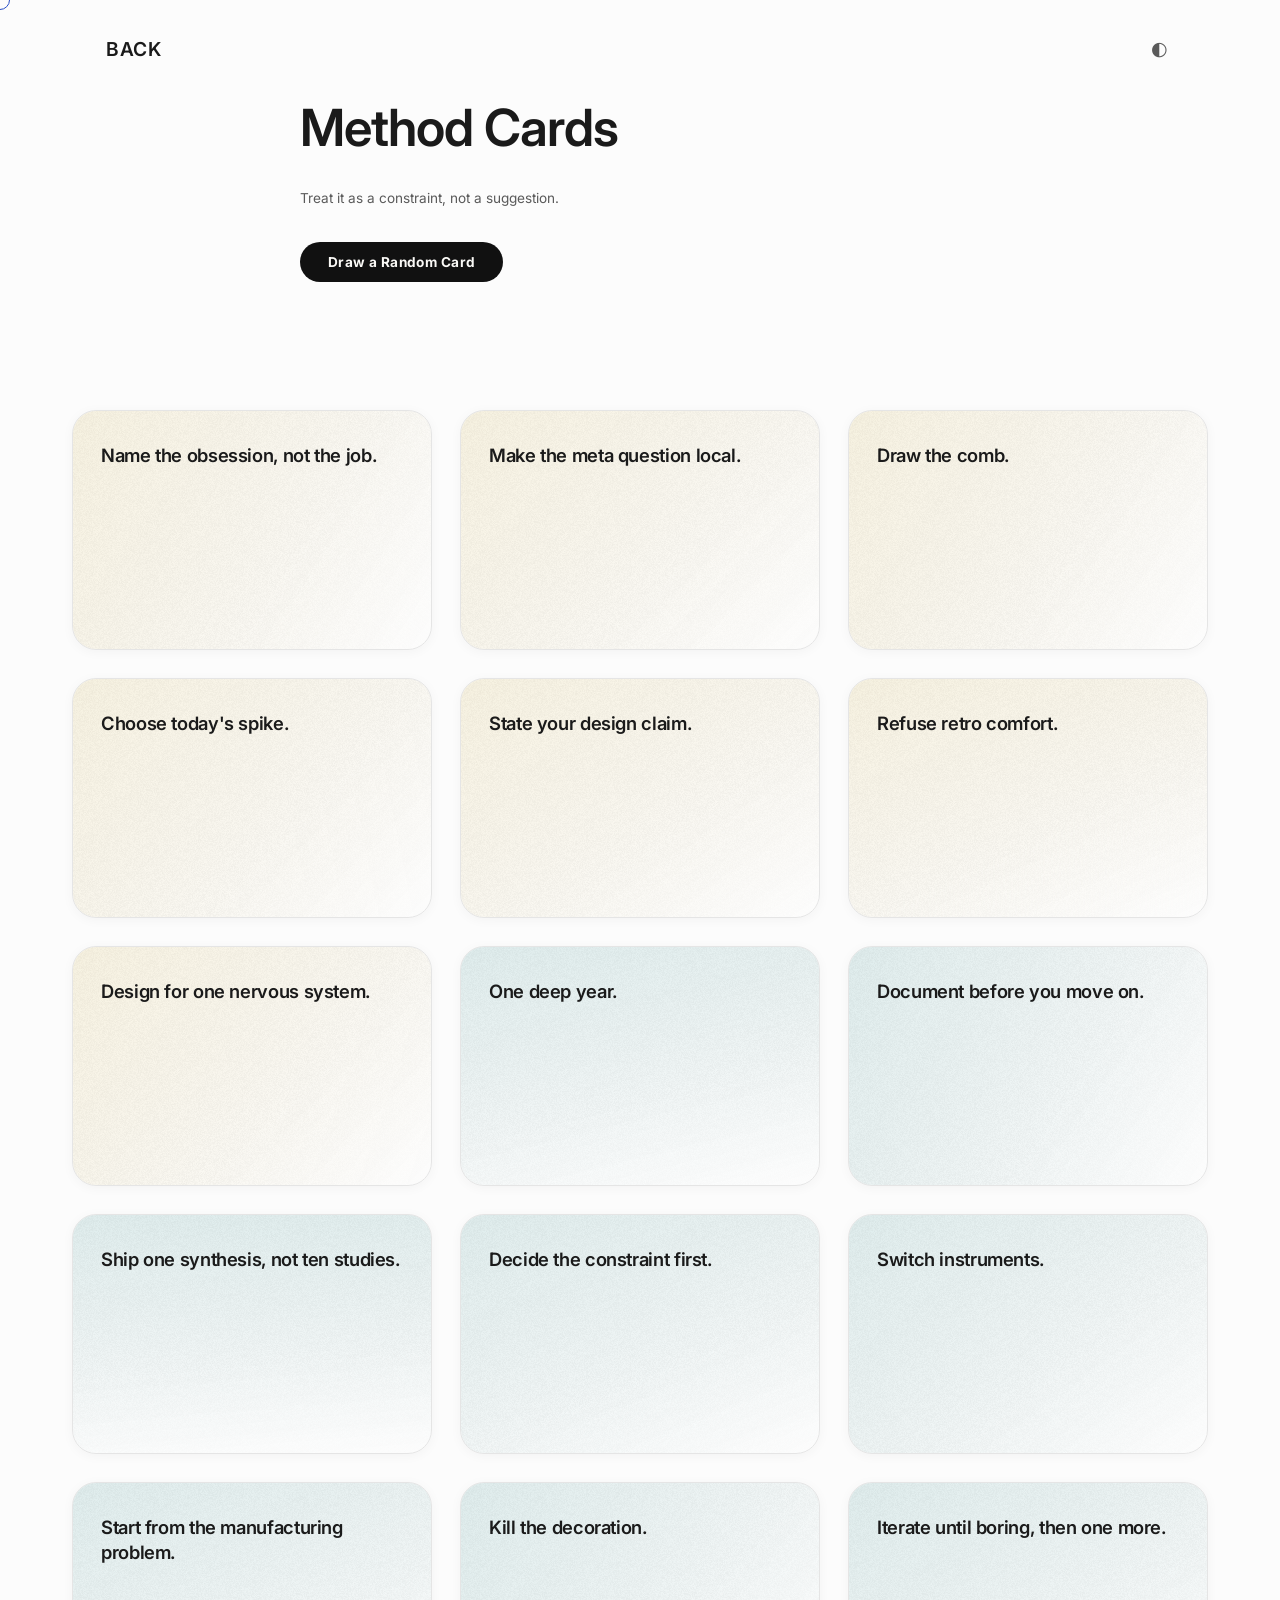
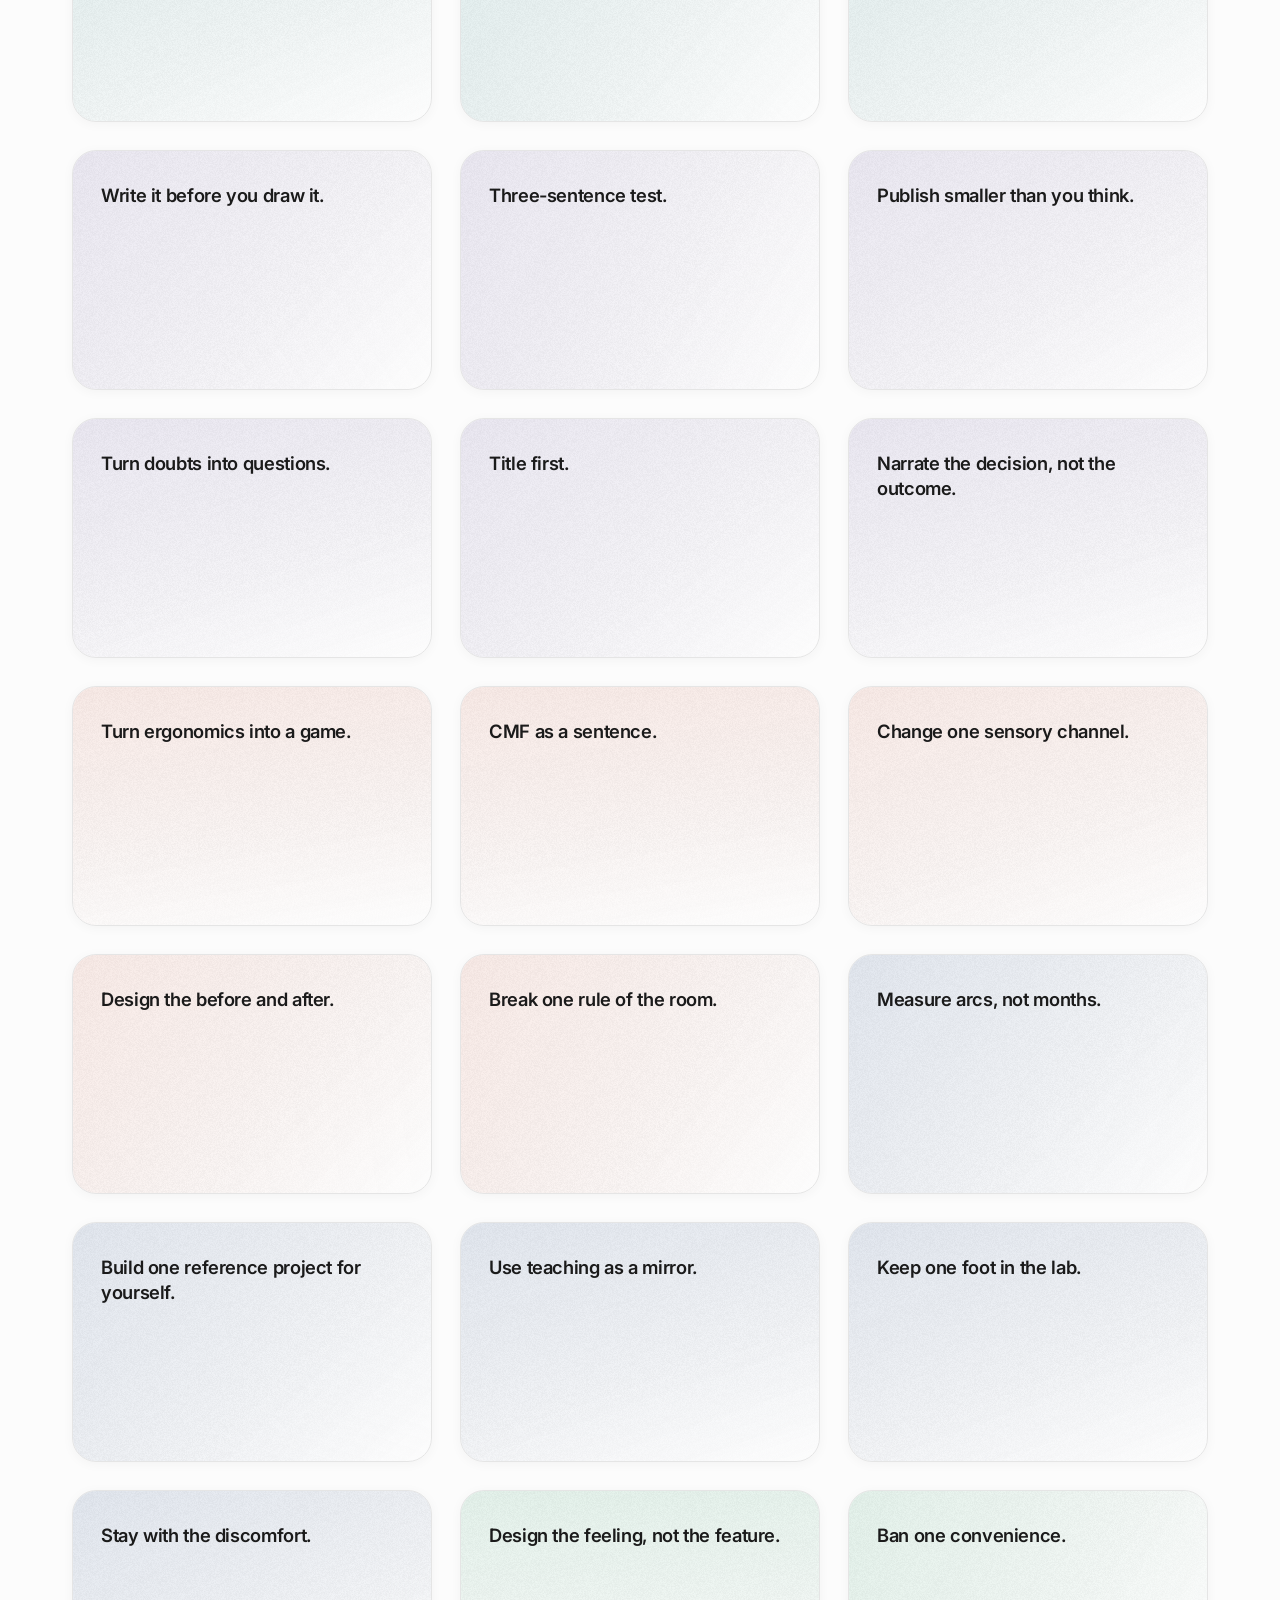
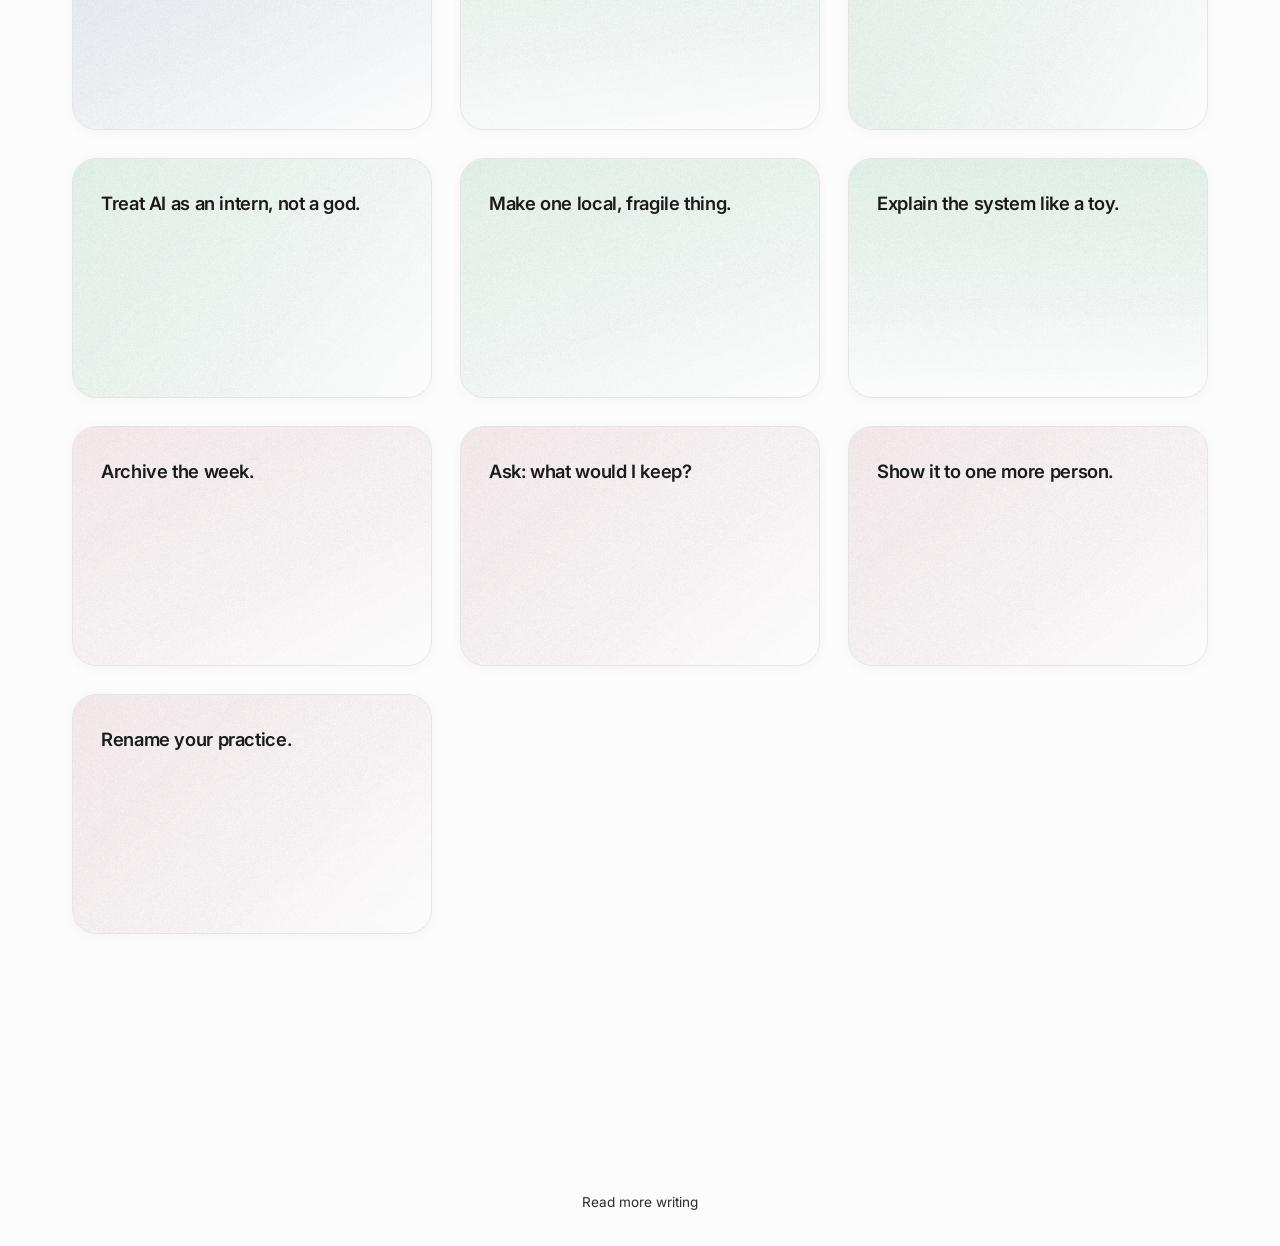
==== cards.html @ f9c6fec0 "Refine card shapes, colors, and UI text adjustments" ====
<!DOCTYPE html>
<html lang="en">

<head>
    <meta charset="UTF-8">
    <meta name="viewport" content="width=device-width, initial-scale=1.0">
    <title>Method Card</title>
    <meta name="description"
        content="40 interactive method cards for a comb-shaped design practice, inspired by Brian Eno's Oblique Strategies.">
    <!-- Fonts -->
    <link
        href="https://fonts.googleapis.com/css2?family=Inter:wght@400;600&family=Merriweather:ital,wght@0,300;0,400;0,700;1,300&display=swap"
        rel="stylesheet">
    <link rel="stylesheet" href="css/style.css">
    <link rel="stylesheet" href="css/cards.css">
    <!-- Scripts -->
    <script src="https://cdnjs.cloudflare.com/ajax/libs/gsap/3.12.2/gsap.min.js"></script>
</head>

<body>
    <div id="cursor-follower"></div>

    <header class="site-header reading-header" style="max-width: 1100px;">
        <a href="index.html" class="logo back-link">Back</a>
        <div class="reading-controls">
            <button id="theme-toggle" aria-label="Toggle dark mode">◐</button>
        </div>
    </header>

    <main class="cards-page">
        <section class="cards-intro">
            <h1>Method Cards</h1>
            <p class="intro-subtitle">
            </p>
            <p class="intro-instructions">
                Treat it as a constraint, not a suggestion.
            </p>
        </section>

        <div class="cards-controls">
            <button id="random-card-btn">Draw a Random Card</button>
        </div>

        <div class="cards-grid" id="cards-grid">
            <!-- Cards injected by JS -->
        </div>
    </main>

    <footer class="site-footer">
        <a class="footer-link" href="index.html">Read more writing</a>
    </footer>

    <script src="js/cards.js"></script>
</body>

</html>
---- css/style.css ----
:root {
    /* Colors - Light Theme */
    --bg-color: #fcfcfc;
    --text-primary: #1a1a1a;
    --text-secondary: #5a5a5a;
    --accent: #d4af37; /* classy gold */
    --link-color: #2b2b2b;
    --border-color: #e5e5e5;
    
    /* Typography */
    --font-heading: 'Inter', sans-serif;
    --font-body: 'Merriweather', serif;
    --font-mono: 'Courier New', Courier, monospace;

    /* Spacing */
    --spacing-xs: 0.5rem;
    --spacing-sm: 1rem;
    --spacing-md: 2rem;
    --spacing-lg: 4rem;
    --spacing-xl: 8rem;

    /* Layout */
    --container-width: 680px;

    /* Transitions */
    --ease: cubic-bezier(0.25, 0.1, 0.25, 1);
}

[data-theme="dark"] {
    --bg-color: #111111;
    --text-primary: #e5e5e5;
    --text-secondary: #999999;
    --accent: #d4af37;
    --link-color: #cccccc;
    --border-color: #333333;
}

/* Reset & Basics */
*, *::before, *::after { box-sizing: border-box; }
html {
    background-color: var(--bg-color);
    transition: background-color 0.4s var(--ease);
}


body {
    margin: 0;
    padding: 0;
    background-color: transparent;
    color: var(--text-primary);
    font-family: var(--font-body);
    font-size: 1.125rem;
    line-height: 1.8;
    transition: color 0.4s var(--ease);
    overflow-x: hidden;
}

h1, h2, h3, h4, h5, h6 {
    font-family: var(--font-heading);
    font-weight: 600;
    line-height: 1.2;
    margin-top: 2em;
    margin-bottom: 0.5em;
    letter-spacing: -0.02em;
}

/* Prevent flash before GSAP animation */
.hero-title, .hero-subtitle, .site-header, .site-footer, .post-header, .post-content,
.cards-intro, .cards-controls {
    opacity: 0;
    filter: blur(12px);
}

a {
    color: var(--link-color);
    text-decoration: none;
    transition: color 0.3s var(--ease);
    border-bottom: 1px solid transparent;
}
a:hover {
    border-bottom-color: var(--accent);
    color: var(--text-primary);
}

/* Custom Cursor */
#cursor-follower {
    position: fixed;
    top: 0; left: 0;
    width: 20px; height: 20px;
    border: 1px solid var(--accent);
    border-radius: 50%;
    pointer-events: none;
    z-index: 9999;
    transform: translate(-50%, -50%);
    transition: width 0.3s, height 0.3s, background-color 0.3s;
    mix-blend-mode: difference;
    display: none; /* enable via JS on desktop */
}
@media (hover: hover) and (pointer: fine) {
    #cursor-follower { display: block; }
}

/* Layout */
.container {
    max-width: var(--container-width);
    margin: 0 auto;
    padding: 0 var(--spacing-sm);
}

.site-header {
    display: flex;
    justify-content: space-between;
    align-items: center;
    padding: var(--spacing-md) var(--spacing-lg);
    font-family: var(--font-heading);
    font-size: 0.9rem;
    text-transform: uppercase;
    letter-spacing: 0.05em;
}

.logo {
    font-weight: 600;
    font-size: 1.2rem;
    color: var(--text-primary);
    border: none;
}
.logo:hover { border: none; color: var(--accent); }

nav a { margin-left: var(--spacing-md); border: none; }

/* Hero */
.hero {
    margin: var(--spacing-lg) 0 var(--spacing-xl);
}
.hero-title {
    font-size: clamp(3rem, 5vw, 5rem);
    margin: 0;
    line-height: 1.1;
}
.hero-subtitle {
    font-family: var(--font-heading);
    color: var(--text-secondary);
    font-size: 1.1rem;
    margin-top: var(--spacing-md);
}

/* Scribble Divider */
.scribble-divider {
    width: 100%;
    max-width: var(--container-width);
    margin: 0 auto;
    margin-top: -3.5rem; /* Pulled higher up into the hero's bottom margin */
    margin-bottom: 2rem;
    color: var(--accent); /* Applied accent color (gold) */
    opacity: 0.9;
}
.scribble-divider svg {
    width: 100%;
    height: 20px;
    display: block;
}
#scribble-path {
    stroke-dasharray: 1000;
    stroke-dashoffset: 1000;
}

/* Post List */
.post-item {
    display: block;
    margin-bottom: var(--spacing-lg);
    border: none;
    opacity: 0; /* for GSAP reveal */
    filter: blur(8px);
}
.post-item:hover {
    border: none;
}
.post-item:hover .post-item-title {
    color: var(--accent);
}
.post-item-meta {
    font-family: var(--font-heading);
    font-size: 0.85rem;
    color: var(--text-secondary);
    margin-bottom: 0.2rem;
}
.post-item-title {
    margin: 0 0 0.5rem 0;
    font-size: 1.8rem;
    transition: color 0.3s var(--ease);
}
.post-item-summary {
    color: var(--text-secondary);
    margin: 0;
    font-size: 1rem;
}

/* Footer */
.site-footer {
    text-align: center;
    padding: var(--spacing-xl) 0 var(--spacing-md);
    font-family: var(--font-heading);
    font-size: 0.85rem;
    color: var(--text-secondary);
}

/* Article Page */
.reading-header {
    max-width: var(--container-width);
    margin: 0 auto;
    padding: var(--spacing-md) var(--spacing-sm);
}
.reading-controls button {
    background: none; border: none;
    font-size: 1.2rem; cursor: pointer;
    color: var(--text-secondary);
    transition: color 0.3s;
}
.reading-controls button:hover { color: var(--text-primary); }

.post-container {
    max-width: var(--container-width);
    margin: 0 auto;
    padding: 0 var(--spacing-sm);
}

.post-meta {
    font-family: var(--font-heading);
    font-size: 0.9rem;
    color: var(--text-secondary);
    text-transform: uppercase;
    letter-spacing: 0.05em;
    margin-bottom: var(--spacing-sm);
}

.post-title {
    font-size: clamp(2.5rem, 4vw, 4rem);
    margin-top: 0;
    line-height: 1.1;
}

.post-summary {
    font-size: 1.25rem;
    color: var(--text-secondary);
    margin-top: var(--spacing-sm);
    font-style: italic;
}

.divider {
    width: 60px;
    height: 2px;
    background-color: var(--accent);
    margin: var(--spacing-lg) 0;
}

.post-content {
    opacity: 0; /* faded in via GSAP on load */
}

/* Markdown Generated Content Styling */
.post-content p {
    margin-bottom: 1.5em;
}
.post-content img {
    max-width: 100%;
    height: auto;
    border-radius: 4px;
    margin: var(--spacing-md) 0;
}
.post-content blockquote {
    border-left: 3px solid var(--accent);
    margin: var(--spacing-md) 0;
    padding-left: var(--spacing-md);
    font-style: italic;
    color: var(--text-secondary);
}
.post-content pre {
    background: #1e1e1e;
    color: #cecece;
    padding: var(--spacing-md);
    border-radius: 8px;
    overflow-x: auto;
    font-family: var(--font-mono);
    font-size: 0.9rem;
}
.post-content code {
    font-family: var(--font-mono);
    background: rgba(128,128,128,0.1);
    padding: 0.2em 0.4em;
    border-radius: 3px;
    font-size: 0.9em;
}
.post-content ul, .post-content ol {
    margin-bottom: 1.5em;
    padding-left: 1.5em;
}

/* Progress bar */
.progress-bar {
    position: fixed;
    top: 0; left: 0;
    height: 3px;
    background-color: var(--accent);
    width: 0%;
    z-index: 1000;
}

/* -----------------------------------------
   INTERACTIVE READING FEATURES
----------------------------------------- */

/* Highlighting & Toolbox */
.text-toolbox {
    position: fixed;
    background: var(--text-primary);
    color: var(--bg-color);
    padding: 6px 10px;
    border-radius: 8px;
    box-shadow: 0 4px 15px rgba(0,0,0,0.2);
    z-index: 1000;
    display: flex;
    align-items: center;
    gap: 4px;
    transform: translate(-50%, -150%);
    pointer-events: auto;
    opacity: 0;
    visibility: hidden;
    transition: opacity 0.2s, visibility 0.2s, transform 0.2s;
}
.text-toolbox[data-visible="true"] {
    opacity: 1;
    visibility: visible;
    transform: translate(-50%, -120%);
}
.toolbox-btn {
    background: none;
    border: none;
    color: var(--bg-color);
    font-family: var(--font-heading);
    font-size: 0.85rem;
    font-weight: 600;
    cursor: pointer;
    padding: 4px 6px;
    border-radius: 4px;
    transition: background 0.2s, color 0.2s;
    line-height: 1;
}
.toolbox-btn:hover {
    color: var(--accent);
    background: rgba(128,128,128,0.15);
}
.toolbox-divider {
    width: 1px;
    background: rgba(128,128,128,0.3);
    align-self: stretch;
    margin: 0 2px;
}
mark.custom-highlight {
    background-color: rgba(212, 175, 55, 0.4);
    color: inherit;
    border-radius: 3px;
    padding: 0 2px;
}
.text-size-up {
    font-size: 1.25em;
}
.comment-mark {
    text-decoration: underline;
    text-decoration-style: dotted;
    text-decoration-color: var(--accent);
    cursor: help;
    position: relative;
}
.comment-mark:hover::after {
    content: attr(data-comment);
    position: absolute;
    bottom: 100%;
    left: 50%;
    transform: translateX(-50%);
    background: var(--text-primary);
    color: var(--bg-color);
    padding: 6px 12px;
    border-radius: 6px;
    font-size: 0.8rem;
    font-family: var(--font-heading);
    white-space: nowrap;
    max-width: 300px;
    overflow: hidden;
    text-overflow: ellipsis;
    box-shadow: 0 4px 12px rgba(0,0,0,0.2);
    z-index: 999;
    pointer-events: none;
}

/* Hover Collages */
.hover-collage {
    text-decoration: underline;
    text-decoration-color: var(--accent);
    text-decoration-thickness: 2px;
    cursor: pointer;
    transition: color 0.3s;
}
.hover-collage:hover {
    color: var(--accent);
}
.collage-overlay {
    position: fixed;
    top: 0; right: 0;
    width: 45vw; height: 100vh;
    pointer-events: none;
    z-index: 900;
    display: flex;
    align-items: center;
    justify-content: center;
}
@media (max-width: 768px) {
    .collage-overlay { width: 100vw; justify-content: center; }
}
.collage-img {
    position: absolute;
    max-width: 60%;
    max-height: 60%;
    border-radius: 8px;
    box-shadow: 0 20px 40px rgba(0,0,0,0.3);
    opacity: 0;
    transform: scale(0.9) rotate(0deg);
}

/* Collage Sidebar (Desktop click-to-pin) */
.collage-sidebar {
    position: fixed;
    top: 0;
    right: 0;
    width: 35vw;
    height: 100vh;
    background: var(--bg-color);
    border-left: 1px solid var(--border-color);
    z-index: 950;
    overflow-y: auto;
    padding: var(--spacing-lg) var(--spacing-md);
    display: flex;
    flex-direction: column;
    gap: var(--spacing-md);
    box-shadow: -8px 0 30px rgba(0,0,0,0.08);
}
.collage-sidebar .sidebar-close-btn {
    position: sticky;
    top: 0;
    align-self: flex-end;
    background: none;
    border: none;
    font-size: 1.6rem;
    color: var(--text-secondary);
    cursor: pointer;
    padding: 4px 8px;
    transition: color 0.3s;
    z-index: 10;
    font-family: var(--font-heading);
}
.collage-sidebar .sidebar-close-btn:hover {
    color: var(--text-primary);
}
.collage-sidebar img {
    width: 100%;
    height: auto;
    border-radius: 8px;
    box-shadow: 0 4px 20px rgba(0,0,0,0.1);
    opacity: 0;
}
.hover-collage.active {
    color: var(--accent);
    text-decoration-color: var(--accent);
}

/* Collage Gallery Overlay (Mobile popup) */
.collage-gallery-overlay {
    position: fixed;
    top: 0;
    left: 0;
    width: 100vw;
    height: 100vh;
    background: rgba(0, 0, 0, 0.92);
    z-index: 1000;
    overflow-y: auto;
    -webkit-overflow-scrolling: touch;
    display: flex;
    flex-direction: column;
    align-items: center;
    padding: var(--spacing-lg) var(--spacing-md);
    gap: var(--spacing-md);
}
.collage-gallery-overlay .gallery-close-btn {
    position: fixed;
    top: var(--spacing-sm);
    right: var(--spacing-sm);
    background: rgba(255, 255, 255, 0.15);
    border: none;
    color: #fff;
    font-size: 1.6rem;
    width: 44px;
    height: 44px;
    border-radius: 50%;
    cursor: pointer;
    z-index: 1001;
    display: flex;
    align-items: center;
    justify-content: center;
    backdrop-filter: blur(8px);
    transition: background 0.3s;
    font-family: var(--font-heading);
}
.collage-gallery-overlay .gallery-close-btn:hover {
    background: rgba(255, 255, 255, 0.3);
}
.collage-gallery-overlay img {
    width: 100%;
    max-width: 90vw;
    height: auto;
    border-radius: 8px;
    box-shadow: 0 8px 30px rgba(0, 0, 0, 0.4);
    opacity: 0;
}

/* Large Media Breaks */
.media-break {
    width: 100vw;
    max-width: 1000px;
    margin: var(--spacing-xl) 0;
    position: relative;
    left: 50%;
    transform: translateX(-50%);
    display: flex;
    flex-direction: column;
    align-items: center;
}
.media-break img, .media-break video {
    width: 100%;
    height: auto;
    border-radius: 8px;
    box-shadow: 0 10px 40px rgba(0,0,0,0.15);
}
.media-break figcaption {
    margin-top: var(--spacing-sm);
    font-family: var(--font-heading);
    font-size: 0.85rem;
    color: var(--text-secondary);
    text-align: center;
    max-width: 80%;
}

/* -----------------------------------------
   RESPONSIVE / MOBILE
----------------------------------------- */
@media (max-width: 768px) {
    :root {
        --spacing-lg: 2rem;
        --spacing-xl: 3rem;
    }

    body {
        font-size: 150%;
    }

    .site-header {
        padding: var(--spacing-sm) var(--spacing-sm);
    }

    .hero-title {
        font-size: clamp(2rem, 8vw, 3rem);
    }

    .post-title {
        font-size: clamp(1.8rem, 6vw, 2.8rem);
    }

    .post-summary {
        font-size: 1.05rem;
    }

    .media-break {
        max-width: 100vw;
        margin: var(--spacing-lg) 0;
    }

    .collage-overlay {
        width: 100vw;
        height: 50vh;
        top: auto;
        bottom: 0;
    }

    .collage-img {
        max-width: 45%;
        max-height: 45%;
    }

    .text-toolbox {
        max-width: 90vw;
    }

    .reading-header {
        padding: var(--spacing-sm);
    }
}

@media (max-width: 480px) {
    .hero-title {
        font-size: 2rem;
    }
    .post-item-title {
        font-size: 1.4rem;
    }
    .post-title {
        font-size: 1.8rem;
    }
}
---- css/cards.css ----
/* =============================================
   OBLIQUE METHOD CARDS — Interactive Deck Styles
   Organic shapes, masonry rhythm, noisy gradients
   ============================================= */

/* Page intro */
.cards-page {
    max-width: 1200px;
    margin: 0 auto;
    padding: 0 var(--spacing-md);
}

.cards-intro {
    max-width: var(--container-width);
    margin: 0 auto var(--spacing-md);
    text-align: left;
}

.cards-intro h1 {
    font-size: clamp(2.5rem, 4vw, 4rem);
    margin-bottom: var(--spacing-xs);
    line-height: 1.1;
    margin-top: 0;
}

.cards-intro .intro-subtitle {
    font-family: var(--font-body);
    color: var(--text-secondary);
    font-size: 1.05rem;
    font-style: italic;
    margin-bottom: var(--spacing-md);
    line-height: 1.6;
}

.cards-intro .intro-instructions {
    font-family: var(--font-heading);
    font-size: 0.85rem;
    color: var(--text-secondary);
    line-height: 1.7;
    max-width: 520px;
    margin: 0;
}

/* Controls bar */
.cards-controls {
    max-width: var(--container-width);
    margin: 0 auto var(--spacing-xl);
    display: flex;
    justify-content: flex-start;
    gap: var(--spacing-sm);
    flex-wrap: wrap;
}

#random-card-btn {
    font-family: var(--font-heading);
    font-size: 0.85rem;
    font-weight: 700;
    letter-spacing: 0.03em;
    padding: 12px 28px;
    border: none;
    border-radius: 100px;
    background: #111;
    color: #FAF9F6;
    cursor: pointer;
    transition: all 0.3s var(--ease);
}

#random-card-btn:hover {
    background: #000;
    box-shadow: 0 6px 24px rgba(0, 0, 0, 0.2);
    transform: translateY(-1px);
}

/* =============================================
   Card Grid — Organic, varied, spread layout
   ============================================= */
.cards-grid {
    display: grid;
    grid-template-columns: repeat(3, 1fr);
    gap: 28px;
    padding-bottom: var(--spacing-xl);
}

/* Individual Card wrapper */
.method-card {
    perspective: 1200px;
    min-height: 240px;
    cursor: pointer;
    opacity: 0;
    filter: blur(8px);
    transition: transform 0.4s var(--ease);
}



.method-card.hidden {
    display: none;
}

/* The card inner wrapper that flips */
.card-inner {
    position: relative;
    width: 100%;
    height: 100%;
    transition: transform 0.65s cubic-bezier(0.4, 0, 0.2, 1);
    transform-style: preserve-3d;
}

.method-card.flipped .card-inner {
    transform: rotateY(180deg);
}

/* Shared face styles */
.card-front,
.card-back {
    position: absolute;
    inset: 0;
    backface-visibility: hidden;
    -webkit-backface-visibility: hidden;
    padding: 32px 28px;
    display: flex;
    flex-direction: column;
    overflow: hidden;
    /* default round shape — overridden by shape variants */
    border-radius: 24px;
}

/* Front face */
.card-front {
    background: var(--bg-color);
    border: 1px solid var(--border-color);
    box-shadow: 0 2px 12px rgba(0, 0, 0, 0.04);
    transition: box-shadow 0.35s var(--ease), border-color 0.35s var(--ease);
}

.method-card:hover .card-front {
    box-shadow: 0 12px 40px rgba(0, 0, 0, 0.08);
    border-color: rgba(128, 128, 128, 0.25);
    background: linear-gradient(135deg, rgba(140, 140, 140, 0.15) 0%, rgba(140, 140, 140, 0.05) 60%, var(--bg-color) 100%) !important;
}

/* Noise texture overlay */
.card-front::after {
    content: '';
    position: absolute;
    inset: 0;
    background-image: var(--noise-texture);
    background-repeat: repeat;
    opacity: 0.35;
    mix-blend-mode: overlay;
    pointer-events: none;
}

/* Card title on front — the main focus */
.card-title {
    font-family: var(--font-heading);
    font-size: 1.15rem;
    font-weight: 600;
    line-height: 1.35;
    color: var(--text-primary);
    margin: 0;
    flex: 1;
    display: flex;
    align-items: flex-start;
}



/* Back face */
.card-back {
    background: var(--text-primary);
    color: var(--bg-color);
    transform: rotateY(180deg);
    justify-content: center;
    border: none;
}

.card-back-content {
    font-family: var(--font-body);
    font-size: 0.92rem;
    line-height: 1.75;
    overflow-y: auto;
}


/* =============================================
   Random card spotlight overlay
   ============================================= */
.spotlight-overlay {
    position: fixed;
    inset: 0;
    background: rgba(0, 0, 0, 0.82);
    backdrop-filter: blur(16px);
    -webkit-backdrop-filter: blur(16px);
    z-index: 2000;
    display: flex;
    align-items: center;
    justify-content: center;
    flex-direction: column;
    gap: 28px;
    cursor: pointer;
}

.spotlight-card {
    perspective: 1200px;
    width: 360px;
    height: 420px;
    cursor: pointer;
}

.spotlight-card .card-inner {
    width: 100%;
    height: 100%;
    transition: transform 0.65s cubic-bezier(0.4, 0, 0.2, 1);
    transform-style: preserve-3d;
    position: relative;
}

.spotlight-card.flipped .card-inner {
    transform: rotateY(180deg);
}

.spotlight-card .card-front,
.spotlight-card .card-back {
    padding: 40px 34px;
}

.spotlight-card .card-front {
    box-shadow: 0 24px 70px rgba(0, 0, 0, 0.45);
}


.spotlight-card .card-title {
    font-size: 1.5rem;
    color: #FAF9F6;
}

.spotlight-card .card-back {
    box-shadow: 0 24px 70px rgba(0, 0, 0, 0.45);
}

.spotlight-card .card-back-content {
    font-size: 1.05rem;
    color: #FAF9F6;
}

.spotlight-dismiss {
    font-family: var(--font-heading);
    font-size: 0.75rem;
    color: rgba(255, 255, 255, 0.4);
    letter-spacing: 0.1em;
    text-transform: uppercase;
}

/* =============================================
   RESPONSIVE — Mobile first
   ============================================= */

/* Tablet */
@media (max-width: 900px) {
    .cards-grid {
        grid-template-columns: repeat(2, 1fr);
        gap: 20px;
    }

    .method-card {
        min-height: 220px;
    }

    .cards-page {
        padding: 0 var(--spacing-sm);
    }
}

/* Mobile */
@media (max-width: 600px) {
    .cards-grid {
        grid-template-columns: 1fr;
        gap: 16px;
    }

    .method-card {
        min-height: 200px;
    }

    .card-front,
    .card-back {
        padding: 24px 22px;
    }

    .card-title {
        font-size: 1.05rem;
    }

    .cards-intro h1 {
        font-size: 1.9rem;
    }

    .cards-intro .intro-subtitle {
        font-size: 0.95rem;
    }

    .spotlight-card {
        width: 85vw;
        max-width: 340px;
        height: 380px;
    }

    .spotlight-card .card-front,
    .spotlight-card .card-back {
        padding: 30px 24px;
    }

    .spotlight-card .card-title {
        font-size: 1.25rem;
    }


}

/* Small phones */
@media (max-width: 380px) {
    .cards-page {
        padding: 0 12px;
    }

    .cards-grid {
        gap: 12px;
    }

    .method-card {
        min-height: 180px;
    }

    .card-front,
    .card-back {
        padding: 20px 18px;
    }

    .card-title {
        font-size: 0.95rem;
    }
}
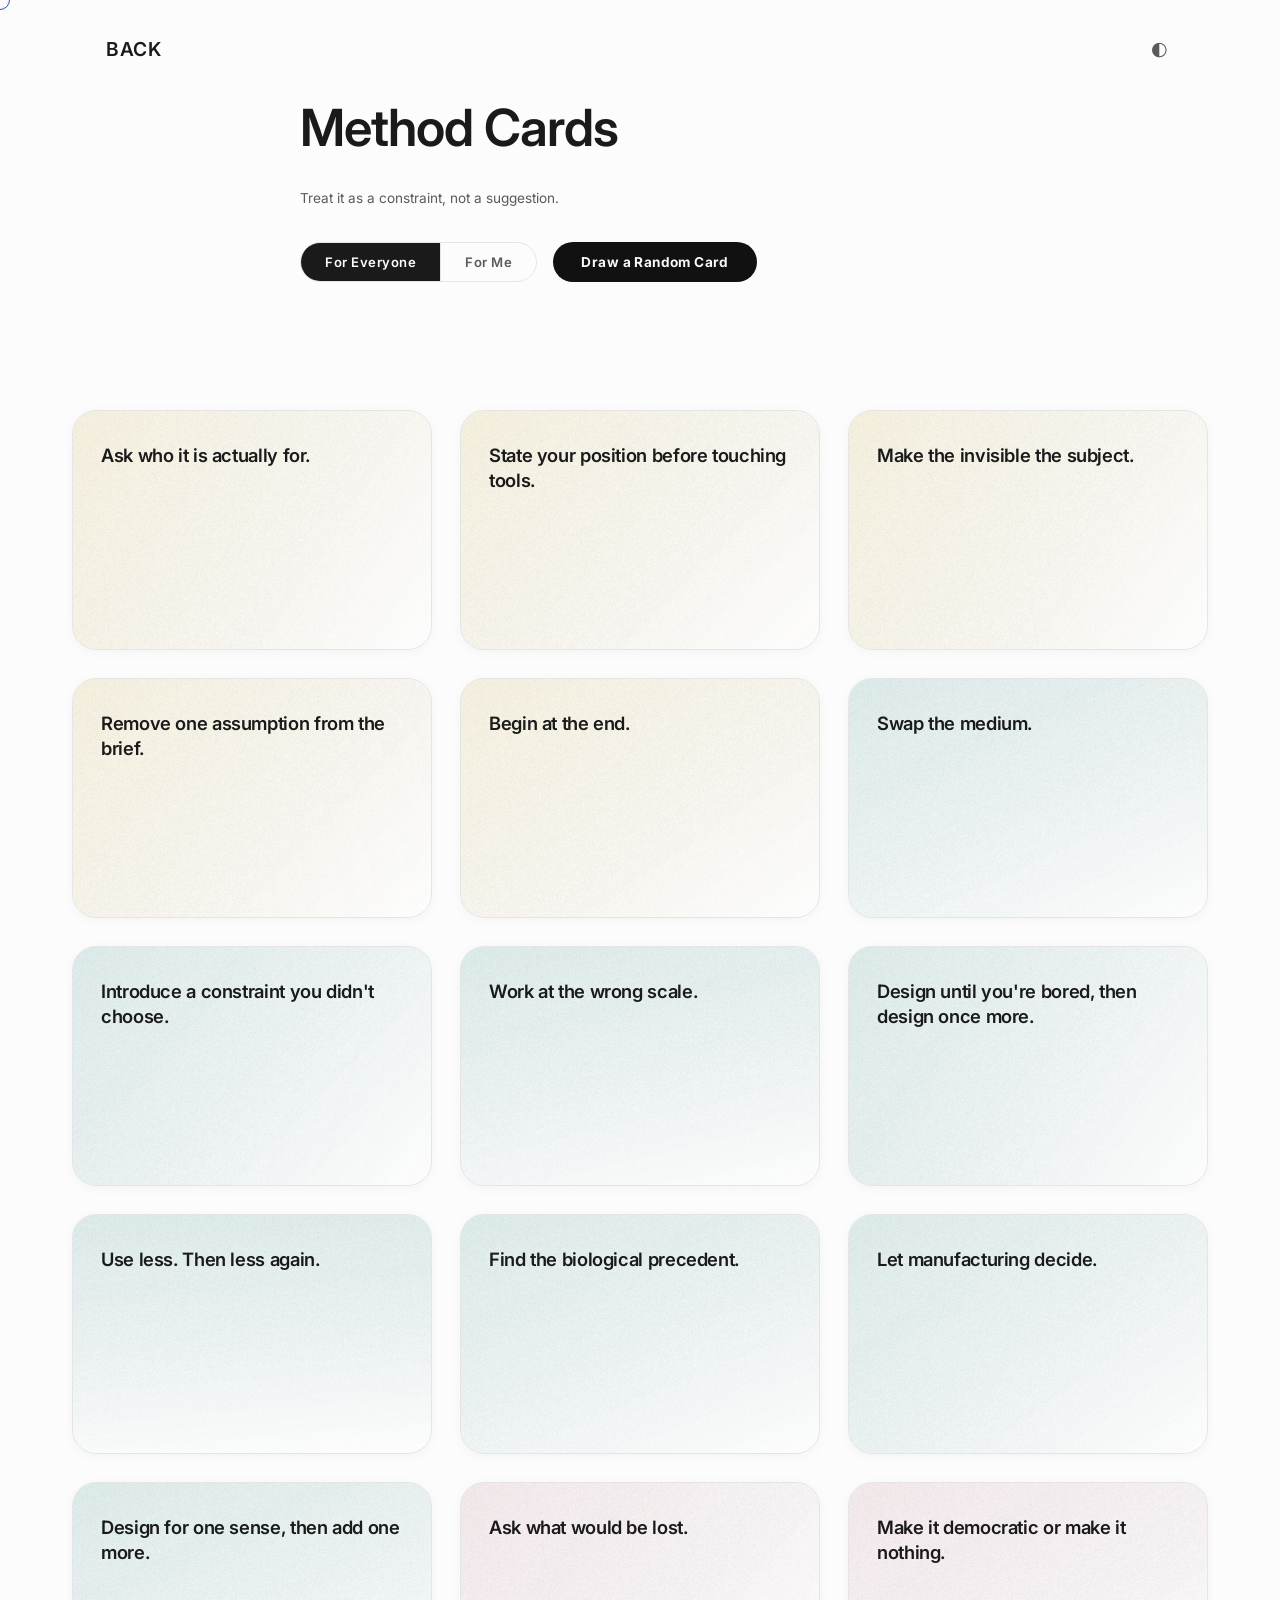
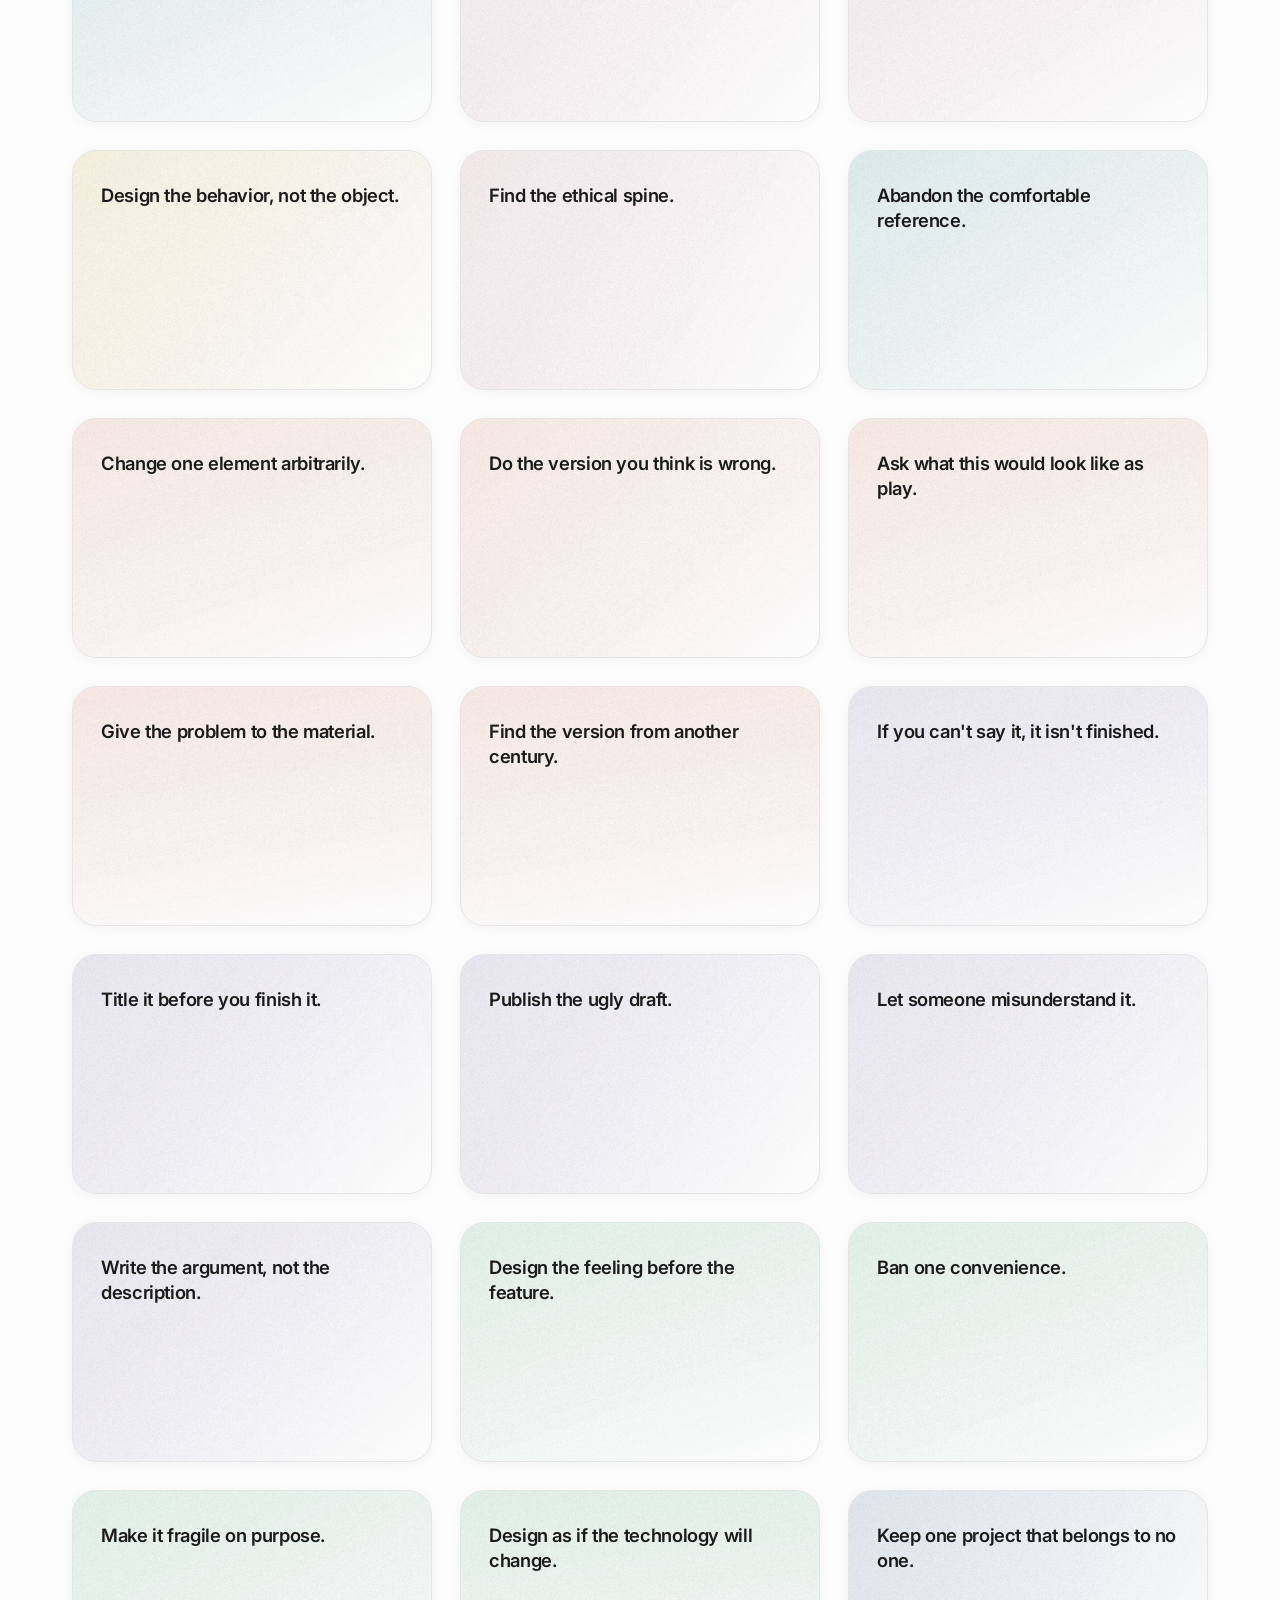
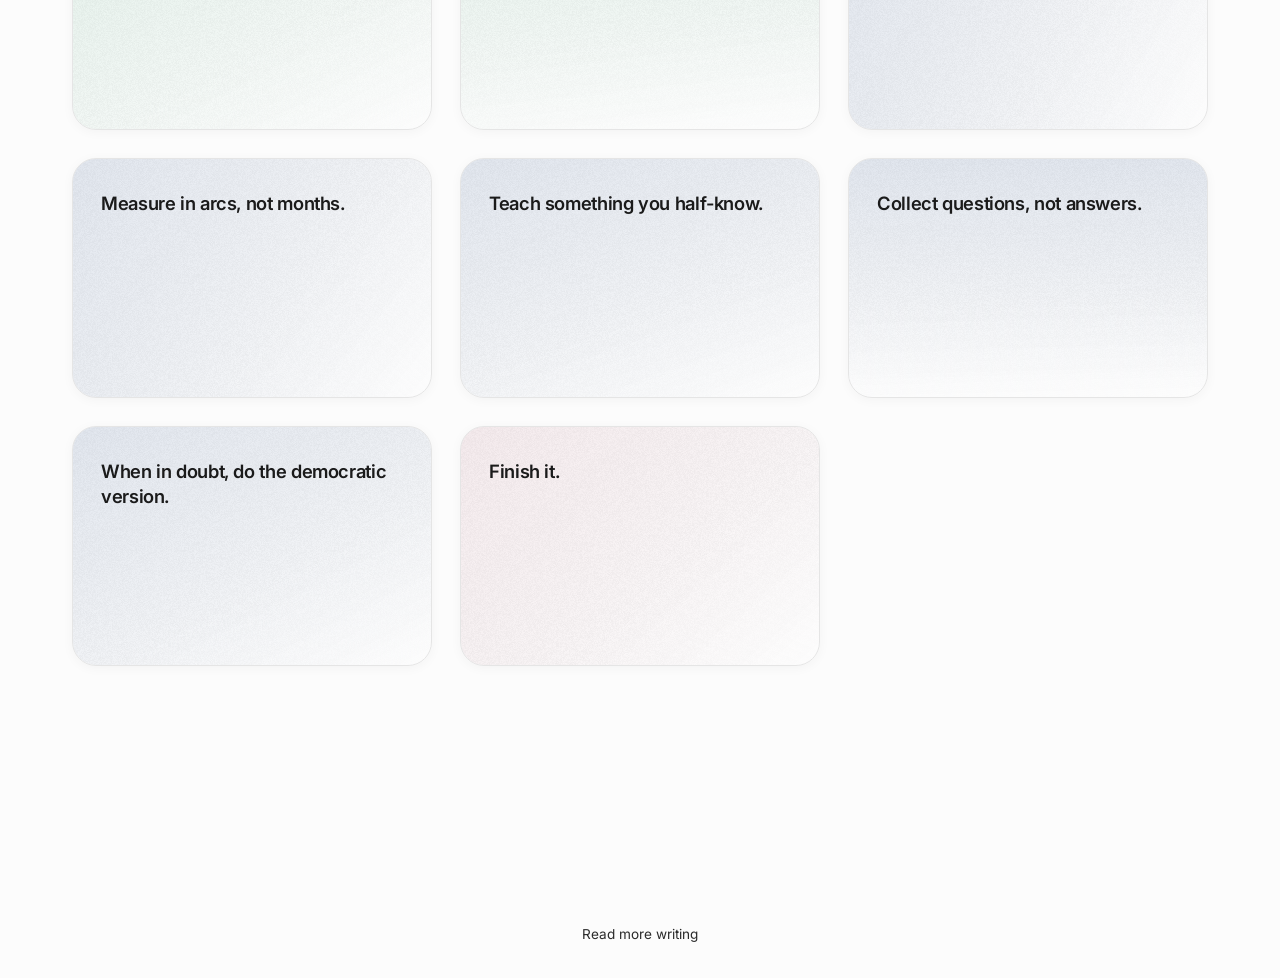
==== commit 5f33ab67: "Add generic method cards deck with For Everyone / For Me toggle" ====
--- a/cards.html
+++ b/cards.html
@@ -4,9 +4,9 @@
 <head>
     <meta charset="UTF-8">
     <meta name="viewport" content="width=device-width, initial-scale=1.0">
-    <title>Method Card</title>
+    <title>Method Cards</title>
     <meta name="description"
-        content="40 interactive method cards for a comb-shaped design practice, inspired by Brian Eno's Oblique Strategies.">
+        content="A deck of oblique-style method cards for designers, writers, and makers — and one personal set for Prineeth.">
     <!-- Fonts -->
     <link
         href="https://fonts.googleapis.com/css2?family=Inter:wght@400;600&family=Merriweather:ital,wght@0,300;0,400;0,700;1,300&display=swap"
@@ -38,6 +38,10 @@
         </section>
 
         <div class="cards-controls">
+            <div class="deck-toggle" role="group" aria-label="Select card deck">
+                <button class="deck-btn" data-deck="generic" id="deck-btn-generic">For Everyone</button>
+                <button class="deck-btn" data-deck="personal" id="deck-btn-personal">For Me</button>
+            </div>
             <button id="random-card-btn">Draw a Random Card</button>
         </div>
 
--- a/css/cards.css
+++ b/css/cards.css
@@ -69,6 +69,44 @@
     background: #000;
     box-shadow: 0 6px 24px rgba(0, 0, 0, 0.2);
     transform: translateY(-1px);
+}
+
+/* Deck toggle pill */
+.deck-toggle {
+    display: flex;
+    gap: 0;
+    border: 1.5px solid var(--border-color);
+    border-radius: 100px;
+    overflow: hidden;
+    background: transparent;
+}
+
+.deck-btn {
+    font-family: var(--font-heading);
+    font-size: 0.82rem;
+    font-weight: 600;
+    letter-spacing: 0.04em;
+    padding: 11px 24px;
+    border: none;
+    background: transparent;
+    color: var(--text-secondary);
+    cursor: pointer;
+    transition: background 0.25s var(--ease), color 0.25s var(--ease);
+    white-space: nowrap;
+}
+
+.deck-btn:first-child {
+    border-right: 1.5px solid var(--border-color);
+}
+
+.deck-btn:hover {
+    background: rgba(128, 128, 128, 0.08);
+    color: var(--text-primary);
+}
+
+.deck-btn--active {
+    background: var(--text-primary) !important;
+    color: var(--bg-color) !important;
 }
 
 /* =============================================
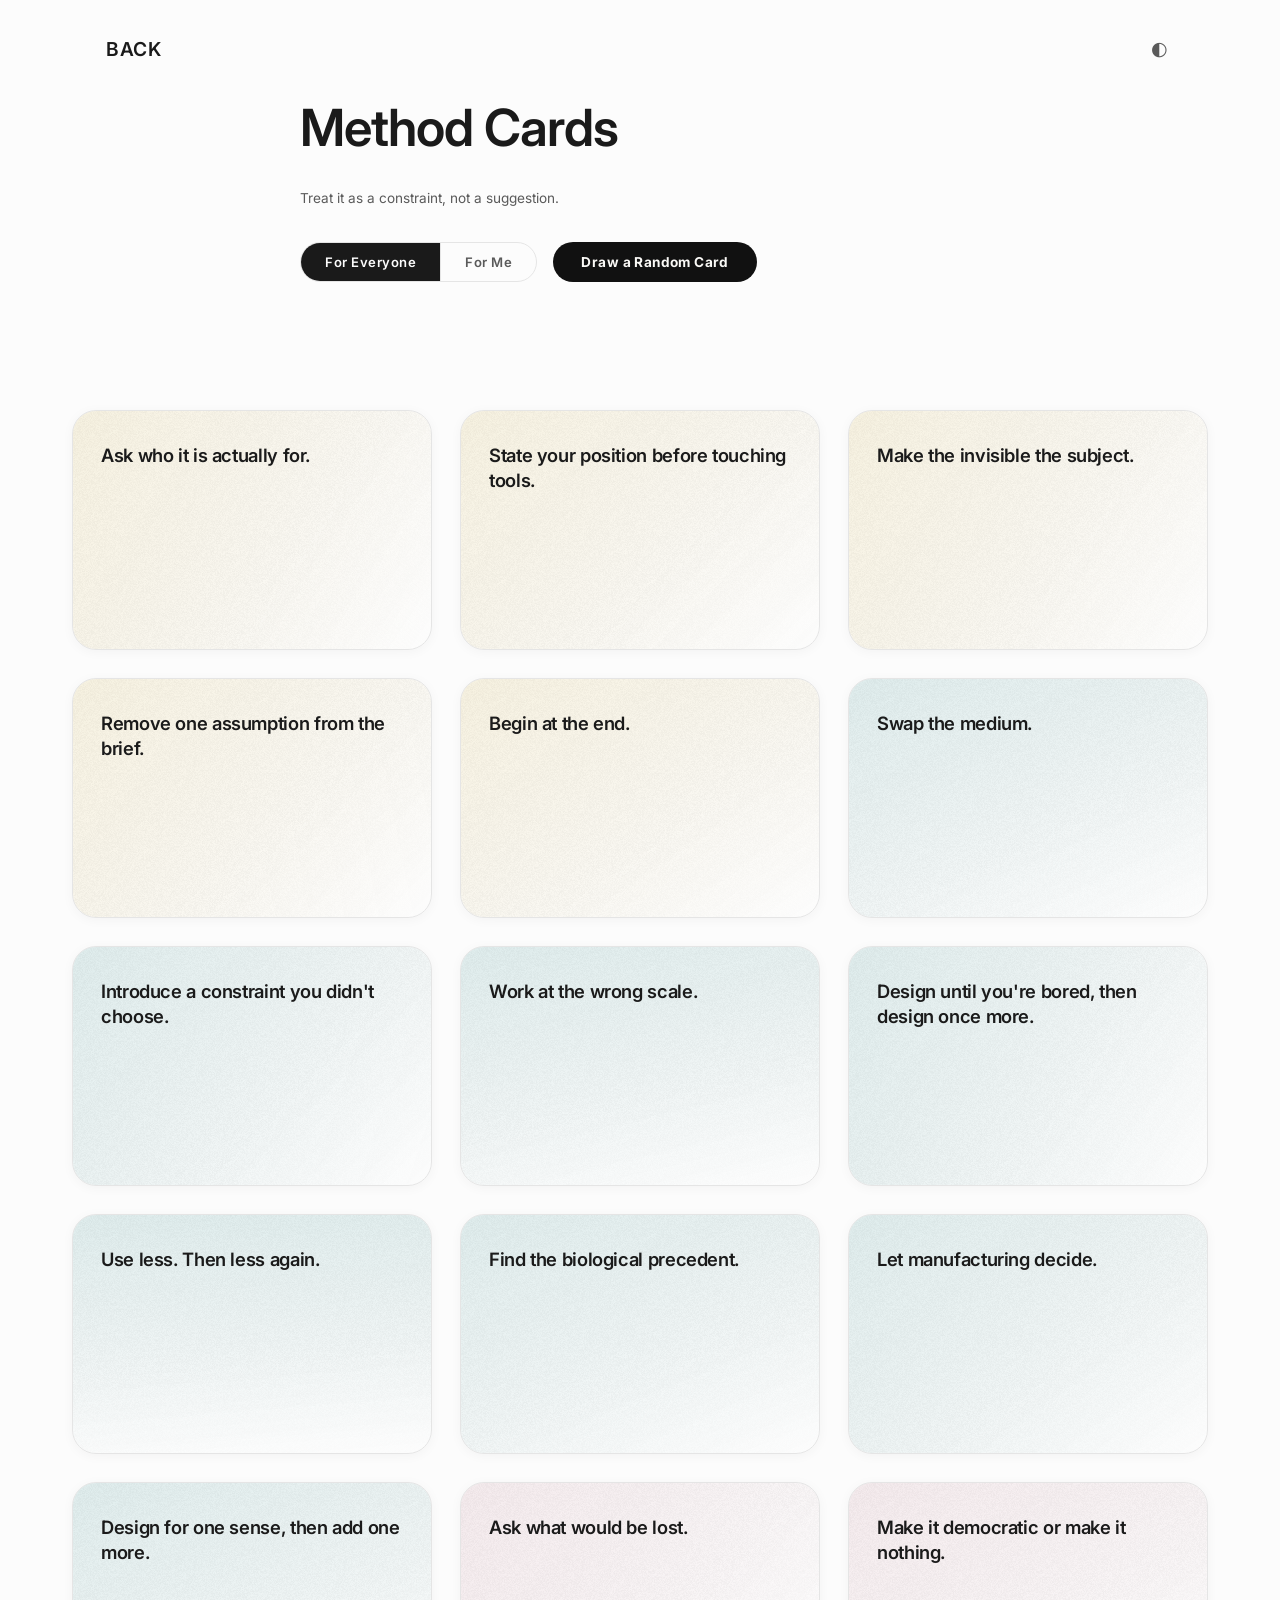
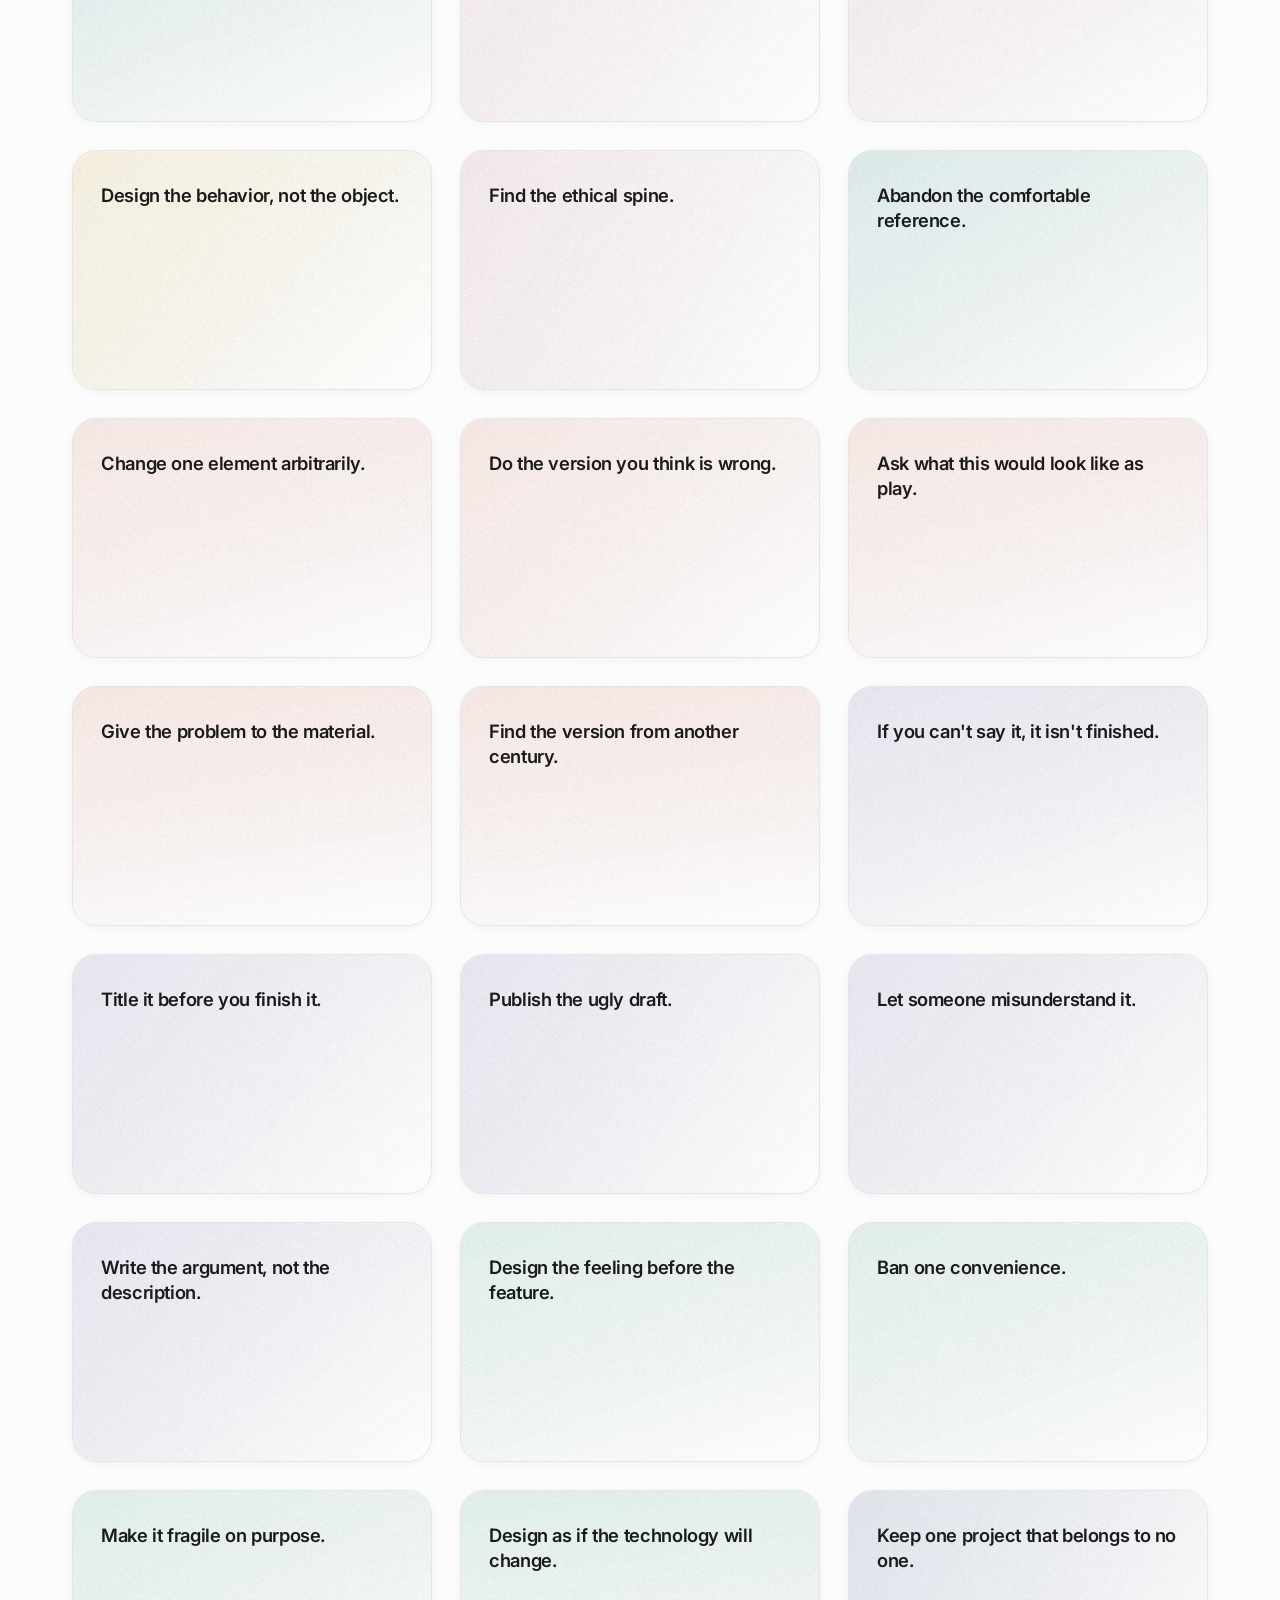
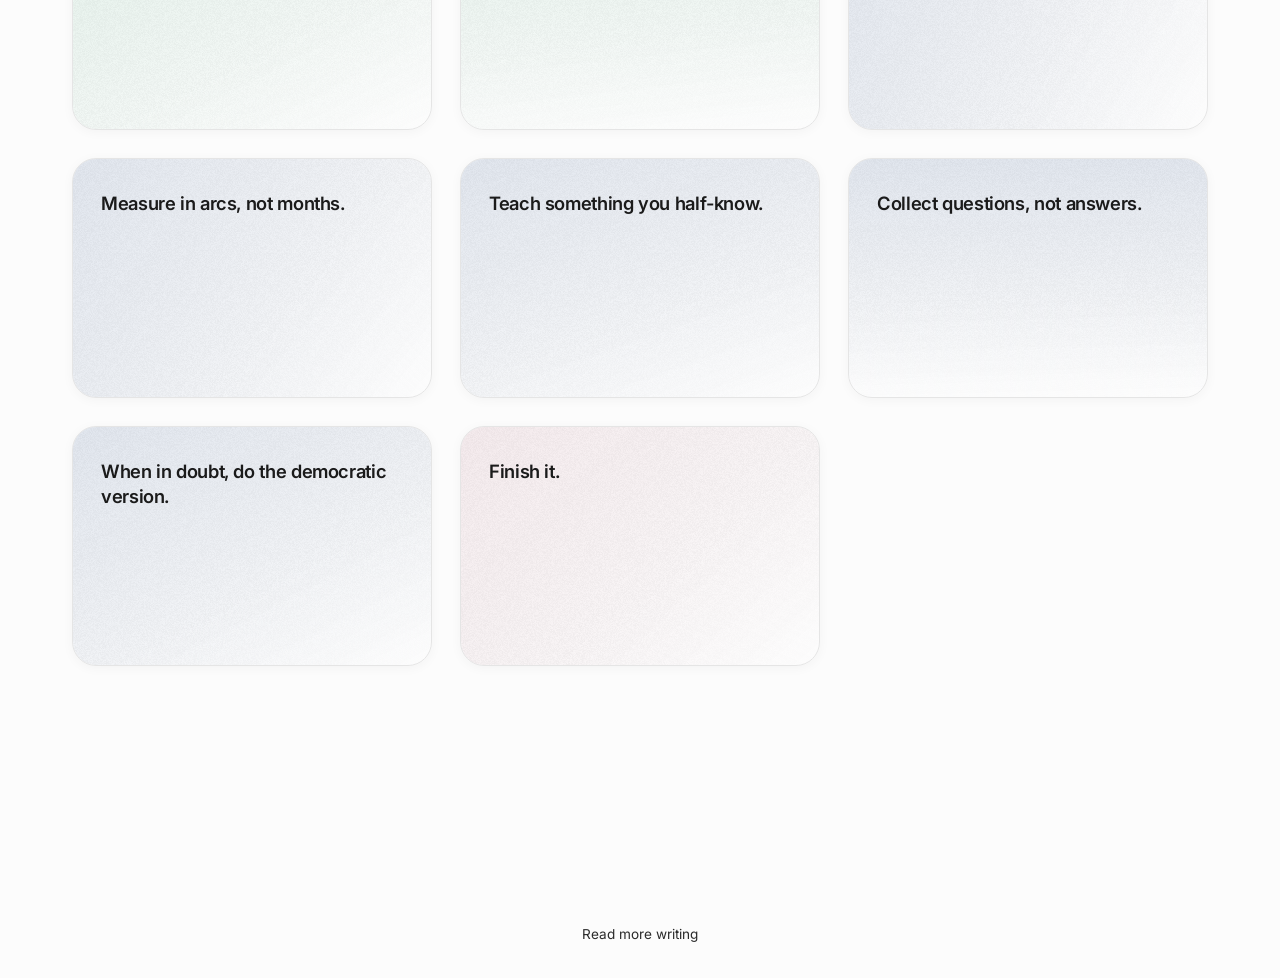
==== commit 049c1818: "Fix back navigation white screen and remove custom cursor" ====
--- a/cards.html
+++ b/cards.html
@@ -18,7 +18,6 @@
 </head>
 
 <body>
-    <div id="cursor-follower"></div>
 
     <header class="site-header reading-header" style="max-width: 1100px;">
         <a href="index.html" class="logo back-link">Back</a>
--- a/css/style.css
+++ b/css/style.css
@@ -82,23 +82,6 @@
     color: var(--text-primary);
 }
 
-/* Custom Cursor */
-#cursor-follower {
-    position: fixed;
-    top: 0; left: 0;
-    width: 20px; height: 20px;
-    border: 1px solid var(--accent);
-    border-radius: 50%;
-    pointer-events: none;
-    z-index: 9999;
-    transform: translate(-50%, -50%);
-    transition: width 0.3s, height 0.3s, background-color 0.3s;
-    mix-blend-mode: difference;
-    display: none; /* enable via JS on desktop */
-}
-@media (hover: hover) and (pointer: fine) {
-    #cursor-follower { display: block; }
-}
 
 /* Layout */
 .container {
